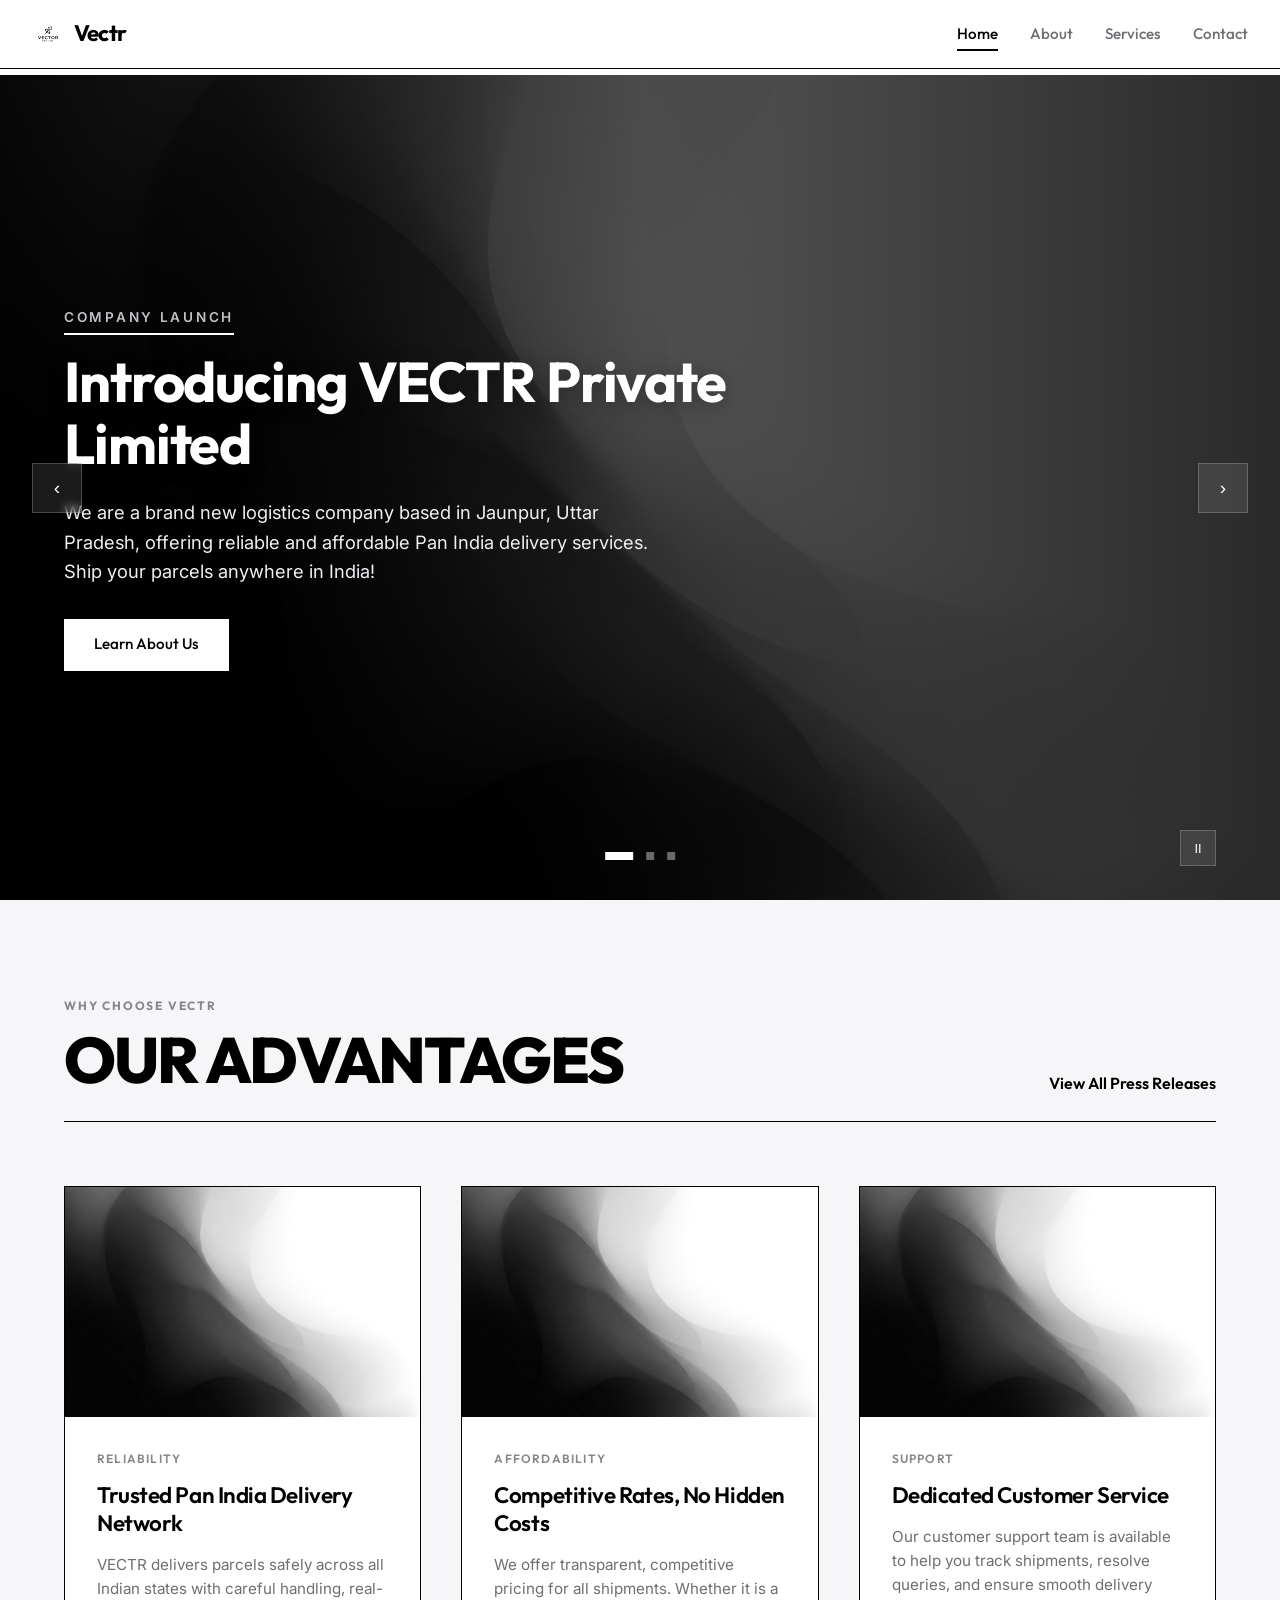
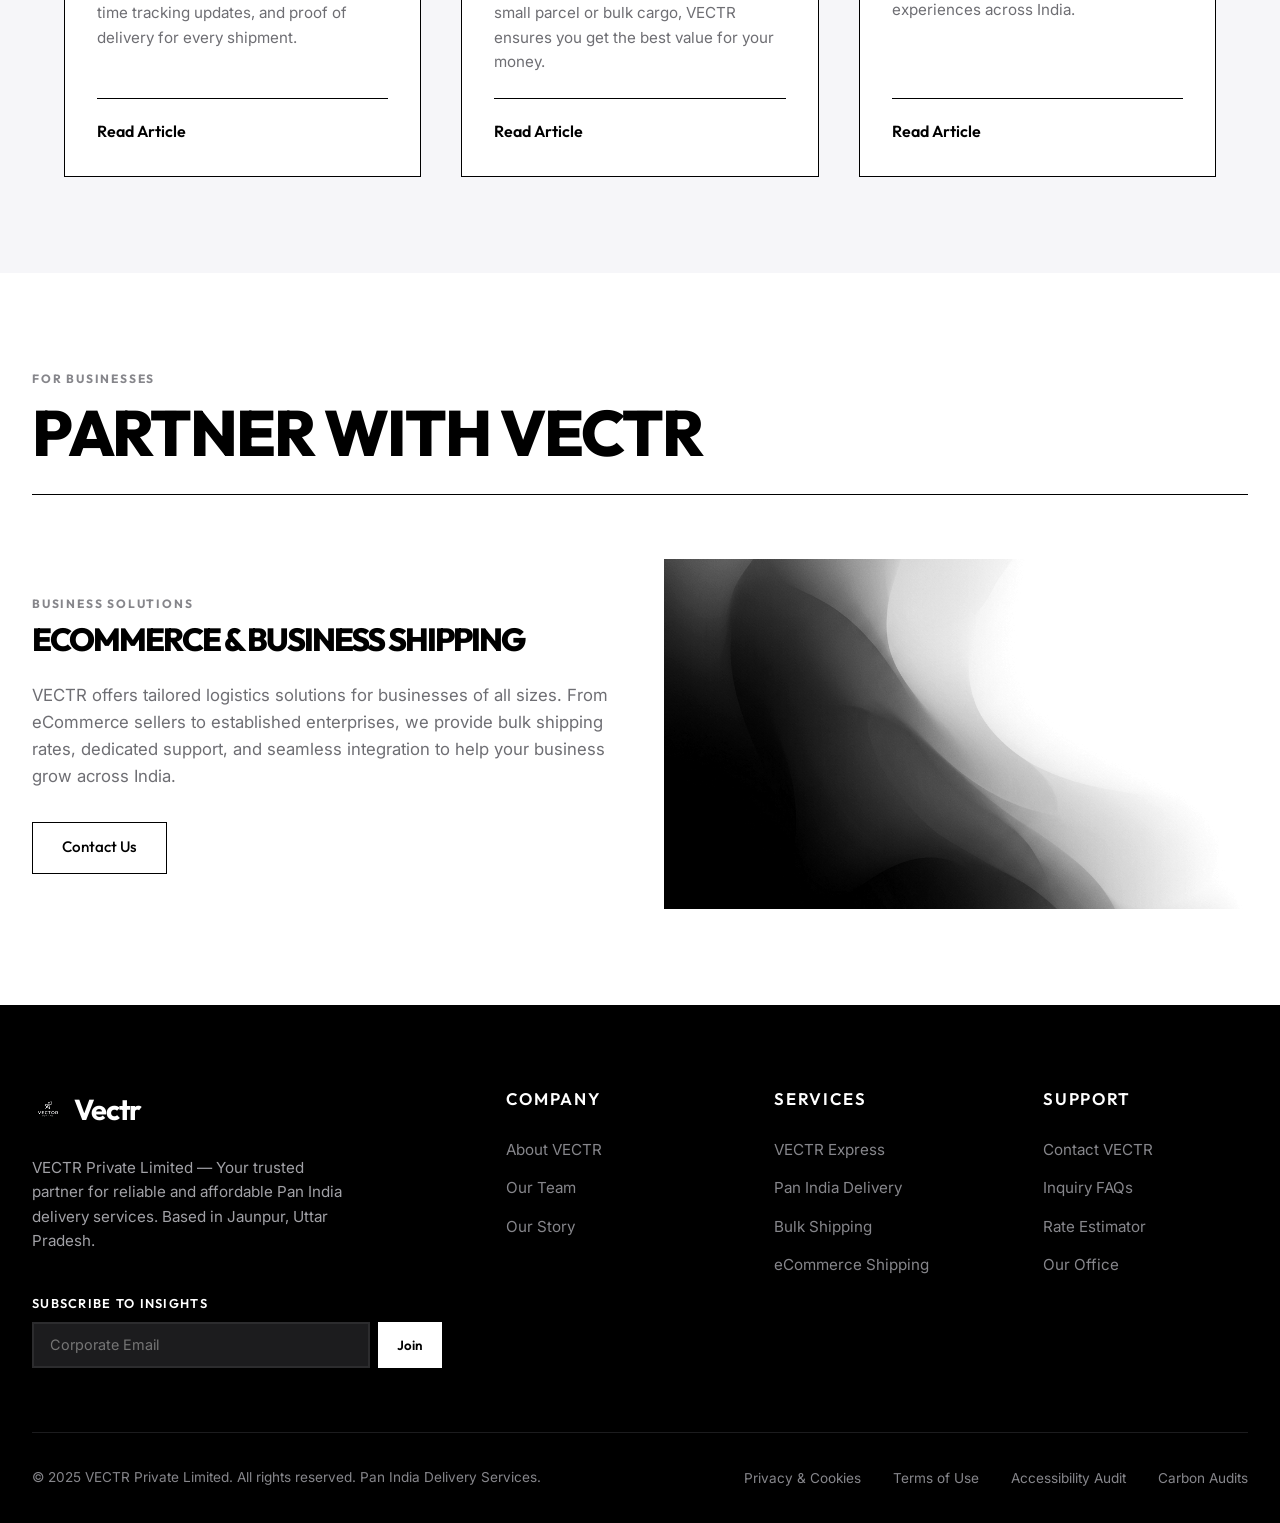
==== index.html @ 7c4421e5 "a" ====
<!DOCTYPE html>
<html lang="en">

<head>
  <meta charset="UTF-8" />
  <meta name="viewport" content="width=device-width, initial-scale=1.0" />
  <title>VECTR Private Limited | Pan India Delivery & Logistics Services</title>

  <!-- SEO Meta Tags -->
  <meta name="description"
    content="VECTR Private Limited offers reliable, affordable Pan India delivery and logistics services. Ship parcels across all Indian states with real-time tracking and door-to-door delivery." />
  <meta name="keywords" content="logistics, shipping, courier, Pan India delivery, parcel service, VECTR, India shipping" />
  <meta name="author" content="VECTR Private Limited" />

  <!-- OpenGraph Social Tags -->
  <meta property="og:title" content="VECTR Private Limited | Pan India Delivery & Logistics" />
  <meta property="og:description"
    content="Ship anywhere in India with VECTR. Reliable, affordable, and fast delivery services across all 28 states." />
  <meta property="og:type" content="website" />
  <meta property="og:image" content="./assets/hero_placeholder.png" />

  <!-- Icons & Styles -->
  <link rel="icon" href="./assets/logo.png" />
  <link rel="stylesheet" href="style.css" />
</head>

<body>

  <!-- --- SITE STICKY HEADER --- -->
  <header class="site-header" id="site-header">
    <div class="header-container">
      <a href="index.html" class="logo-link" aria-label="Vector Pvt. Ltd. Home">
        <img src="./assets/logo.png" alt="Vector Logo" class="logo-icon" />
        <span class="logo-text">Vectr</span>
      </a>

      <!-- Desktop Navigation Menu -->
      <nav class="nav-menu" role="navigation" aria-label="Main Navigation">
        <ul>
          <li><a href="index.html" class="nav-link active">Home</a></li>
          <li><a href="about.html" class="nav-link">About</a></li>
          <li><a href="services.html" class="nav-link">Services</a></li>
          <li><a href="contact.html" class="nav-link">Contact</a></li>
        </ul>
      </nav>

      <!-- Hamburger Button (Mobile Drawer Trigger) -->
      <button class="hamburger" aria-label="Open Mobile Menu" aria-controls="mobile-nav" aria-expanded="false">
        <span class="hamburger-line"></span>
        <span class="hamburger-line"></span>
        <span class="hamburger-line"></span>
      </button>
    </div>
  </header>

  <!-- Mobile Drawer Overlay Menu -->
  <nav class="mobile-nav" id="mobile-nav" aria-label="Mobile Navigation">
    <ul>
      <li><a href="index.html" class="nav-link active">Home</a></li>
      <li><a href="about.html" class="nav-link">About</a></li>
      <li><a href="services.html" class="nav-link">Services</a></li>
      <li><a href="contact.html" class="nav-link">Contact</a></li>
    </ul>
  </nav>

  <!-- --- MAIN WORKSPACE --- -->
  <main id="wcag-main-content">

    <!-- --- CINEMATIC CAROUSEL --- -->
    <section class="hero-carousel" aria-label="Highlight slides">
      <div class="carousel-track">

        <!-- Slide 1: Financial Figures -->
        <div class="carousel-slide active" aria-hidden="false">
          <div class="slide-media">
            <img src="./assets/hero_placeholder.png" alt="Sleek cargo ship representing global shipping"
              class="slide-img" />
            <div class="slide-overlay"></div>
          </div>
          <div class="slide-content">
            <div class="slide-content-inner">
              <span class="slide-tag">Company Launch</span>
              <h2 class="slide-title">Introducing VECTR Private Limited</h2>
              <p class="slide-desc">We are a brand new logistics company based in Jaunpur, Uttar Pradesh, offering reliable and affordable Pan India delivery services. Ship your parcels anywhere in India!</p>
              <a href="about.html" class="btn btn-solid slide-btn">Learn About Us</a>
            </div>
          </div>
        </div>

        <!-- Slide 2: AGM -->
        <div class="carousel-slide" aria-hidden="true">
          <div class="slide-media">
            <img src="./assets/hero_placeholder.png" alt="Modern corporate boardroom representing strategy"
              class="slide-img" />
            <div class="slide-overlay"></div>
          </div>
          <div class="slide-content">
            <div class="slide-content-inner">
              <span class="slide-tag">Pan India Coverage</span>
              <h2 class="slide-title">Delivering Across Every State in India</h2>
              <p class="slide-desc">From metros to small towns, VECTR connects all 28 states and 8 union territories with door-to-door delivery, real-time tracking, and dedicated customer support.</p>
              <a href="services.html" class="btn btn-solid slide-btn">Our Services</a>
            </div>
          </div>
        </div>

        <!-- Slide 3: Smart Grid Log -->
        <div class="carousel-slide" aria-hidden="true">
          <div class="slide-media">
            <img src="./assets/hero_placeholder.png" alt="High-tech grid warehouse depicting smart logistics"
              class="slide-img" />
            <div class="slide-overlay"></div>
          </div>
          <div class="slide-content">
            <div class="slide-content-inner">
              <span class="slide-tag">Affordable Shipping</span>
              <h2 class="slide-title">Best Rates for Your Shipments</h2>
              <p class="slide-desc">Whether you are an individual sender or a business, enjoy competitive pricing with no hidden charges. Get instant rate estimates with our online calculator.</p>
              <a href="services.html#calc" class="btn btn-solid slide-btn">Estimate Rates</a>
            </div>
          </div>
        </div>

      </div>

      <!-- Controls -->
      <button class="carousel-btn carousel-btn-prev" aria-label="Previous Slide">‹</button>
      <button class="carousel-btn carousel-btn-next" aria-label="Next Slide">›</button>

      <!-- Indicators -->
      <div class="carousel-indicators"></div>

      <!-- Play/Pause Autoplay Toggle -->
      <button class="carousel-play-toggle" aria-label="Pause slider autoplay">
        <span>II</span>
      </button>
    </section>

    <!-- --- STATS DASHBOARD --- -->


    <!-- --- LATEST NEWS & INSIGHTS --- -->
    <section class="section section-alt">
      <div class="section-container">
        <div class="section-header reveal">
          <div>
            <span class="overline">Why Choose VECTR</span>
            <h2 class="section-title">Our Advantages</h2>
          </div>
          <a href="services.html" class="btn-text">View All Press Releases</a>
        </div>

        <div class="grid-3">

          <!-- Card 1 -->
          <article class="card reveal reveal-delay-1">
            <div class="card-img-wrap">
              <img src="./assets/hero_placeholder.png" alt="Grayscale parcel delivery van" class="card-img" />
            </div>
            <div class="card-content">
              <span class="card-tag">Reliability</span>
              <h3 class="card-title">Trusted Pan India Delivery Network</h3>
              <p class="card-desc">VECTR delivers parcels safely across all Indian states with careful handling, real-time tracking updates, and proof of delivery for every shipment.</p>
              <div class="card-footer">
                <a href="services.html" class="btn-text">Read Article</a>
              </div>
            </div>
          </article>

          <!-- Card 2 -->
          <article class="card reveal reveal-delay-2">
            <div class="card-img-wrap">
              <img src="./assets/hero_placeholder.png" alt="Grayscale automated sorting grid" class="card-img" />
            </div>
            <div class="card-content">
              <span class="card-tag">Affordability</span>
              <h3 class="card-title">Competitive Rates, No Hidden Costs</h3>
              <p class="card-desc">We offer transparent, competitive pricing for all shipments. Whether it is a small parcel or bulk cargo, VECTR ensures you get the best value for your money.</p>
              <div class="card-footer">
                <a href="about.html" class="btn-text">Read Article</a>
              </div>
            </div>
          </article>

          <!-- Card 3 -->
          <article class="card reveal reveal-delay-3">
            <div class="card-img-wrap">
              <img src="./assets/hero_placeholder.png" alt="Grayscale team building activity" class="card-img" />
            </div>
            <div class="card-content">
              <span class="card-tag">Support</span>
              <h3 class="card-title">Dedicated Customer Service</h3>
              <p class="card-desc">Our customer support team is available to help you track shipments, resolve queries, and ensure smooth delivery experiences across India.</p>
              <div class="card-footer">
                <a href="services.html" class="btn-text">Read Article</a>
              </div>
            </div>
          </article>

        </div>
      </div>
    </section>

    <!-- --- SECTOR SPOTLIGHT --- -->
    <section class="section">
      <div class="section-header reveal">
        <div>
          <span class="overline">For Businesses</span>
          <h2 class="section-title">Partner With VECTR</h2>
        </div>
      </div>

      <div class="grid-2 align-center reveal">
        <div>
          <span class="overline">Business Solutions</span>
          <h3 class="section-title" style="font-size: 2rem; margin-bottom: 1.5rem;">eCommerce & Business Shipping</h3>
          <p class="section-desc" style="margin-bottom: 2rem;">VECTR offers tailored logistics solutions for businesses of all sizes. From eCommerce sellers to established enterprises, we provide bulk shipping rates, dedicated support, and seamless integration to help your business grow across India.</p>
          <a href="contact.html" class="btn btn-outline">Contact Us</a>
        </div>
        <div style="position: relative; border-radius: var(--card-radius); overflow: hidden; height: 350px;">
          <img src="./assets/hero_placeholder.png" alt="Modern financial center architecture representation"
            style="width: 100%; height: 100%; object-fit: cover; filter: grayscale(100%) contrast(110%);" />
        </div>
      </div>
    </section>

  </main>

  <!-- --- SITE FOOTER --- -->
  <footer class="site-footer" id="wcag-footer">
    <div class="footer-container">

      <!-- Footer Top Links -->
      <div class="footer-top">
        <div class="footer-brand">
          <a href="index.html" class="logo-link">
            <img src="./assets/logo.png" alt="Vector Logo" class="logo-icon" />
            <span class="logo-text">Vectr</span>
          </a>
          <p class="footer-brand-desc">VECTR Private Limited — Your trusted partner for reliable and affordable Pan India delivery services. Based in Jaunpur, Uttar Pradesh.</p>

          <!-- Newsletter Inline -->
          <div style="margin-top: 1rem;">
            <span class="footer-links-title" style="font-size: 0.8rem; display: block; margin-bottom: 0.5rem;">Subscribe
              to Insights</span>
            <form class="newsletter-form" action="#" method="POST"
              onsubmit="event.preventDefault(); alert('Subscribed to Vector Insights!');">
              <input class="newsletter-input" type="email" placeholder="Corporate Email"
                aria-label="Corporate Email Address" required />
              <button class="newsletter-btn" type="submit">Join</button>
            </form>
          </div>
        </div>

        <div class="footer-links-col">
          <span class="footer-links-title">Company</span>
          <ul>
            <li><a href="about.html" class="footer-link">About VECTR</a></li>
            <li><a href="about.html#management" class="footer-link">Our Team</a></li>
            <li><a href="about.html#timeline" class="footer-link">Our Story</a></li>
          </ul>
        </div>

        <div class="footer-links-col">
          <span class="footer-links-title">Services</span>
          <ul>
            <li><a href="services.html#express" class="footer-link">VECTR Express</a></li>
            <li><a href="services.html#forwarding" class="footer-link">Pan India Delivery</a></li>
            <li><a href="services.html#supplychain" class="footer-link">Bulk Shipping</a></li>
            <li><a href="services.html#ecommerce" class="footer-link">eCommerce Shipping</a></li>
          </ul>
        </div>

        <div class="footer-links-col">
          <span class="footer-links-title">Support</span>
          <ul>
            <li><a href="contact.html" class="footer-link">Contact VECTR</a></li>
            <li><a href="contact.html#faq" class="footer-link">Inquiry FAQs</a></li>
            <li><a href="services.html#calc" class="footer-link">Rate Estimator</a></li>
            <li><a href="contact.html#offices" class="footer-link">Our Office</a></li>
          </ul>
        </div>
      </div>

      <!-- Footer Bottom -->
      <div class="footer-bottom">
        <p class="copyright">&copy; 2025 VECTR Private Limited. All rights reserved. Pan India Delivery Services.</p>
        <ul class="footer-bottom-links">
          <li><a href="privacy.html" class="footer-bottom-link">Privacy &amp; Cookies</a></li>
          <li><a href="terms.html" class="footer-bottom-link">Terms of Use</a></li>
          <li><a href="accessibility.html" class="footer-bottom-link">Accessibility Audit</a></li>
          <li><a href="carbon.html" class="footer-bottom-link">Carbon Audits</a></li>
        </ul>
      </div>

    </div>
  </footer>

  <!-- --- JAVASCRIPT --- -->
  <script src="script.js"></script>
</body>

</html>
---- style.css ----
/* style.css - Minimalist Luxury Monochrome Design System for Vector Pvt. Ltd. */
@import url('https://fonts.googleapis.com/css2?family=Outfit:wght@300;400;500;600;700;800&family=Inter:wght@300;400;500;600;700&display=swap');

/* --- DESIGN TOKENS --- */
:root {
  /* Colors */
  --bg-primary: #ffffff;
  --bg-secondary: #f6f6f9;
  --bg-tertiary: #efeff4;
  --text-primary: #000000;
  --text-secondary: #6e6e73;
  --text-muted: #86868b;
  --border-light: #000000;
  --border-dark: #000000;
  --border-width: 2px;
  --shadow-subtle: 4px 4px 0px rgba(0, 0, 0, 1);
  --shadow-medium: 8px 8px 0px rgba(0, 0, 0, 1);
  --card-radius: 0;

  /* Typography */
  --font-heading: 'Outfit', -apple-system, sans-serif;
  --font-body: 'Inter', -apple-system, sans-serif;

  /* Transitions */
  --transition-smooth: all 0.4s cubic-bezier(0.16, 1, 0.3, 1);
  --transition-fast: all 0.2s cubic-bezier(0.16, 1, 0.3, 1);
}

/* --- RESET & BASIC STYLES --- */
* {
  margin: 0;
  padding: 0;
  box-sizing: border-box;
}

html {
  scroll-behavior: smooth;
  font-size: 16px;
}

body {
  font-family: var(--font-body);
  background-color: var(--bg-primary);
  color: var(--text-primary);
  line-height: 1.6;
  -webkit-font-smoothing: antialiased;
  overflow-x: hidden;
}

/* Scrollbar Customization */
::-webkit-scrollbar {
  width: 8px;
}
::-webkit-scrollbar-track {
  background: var(--bg-primary);
}
::-webkit-scrollbar-thumb {
  background: #c1c1c7;
  border-radius: 0;
}
::-webkit-scrollbar-thumb:hover {
  background: #8e8e93;
}

/* --- TYPOGRAPHY --- */
h1, h2, h3, h4, h5, h6 {
  font-family: var(--font-heading);
  font-weight: 600;
  letter-spacing: -0.02em;
  line-height: 1.15;
}

p {
  color: var(--text-secondary);
  font-size: 1rem;
}

a {
  color: inherit;
  text-decoration: none;
  transition: var(--transition-fast);
}

/* Sub-headings and Overlines */
.overline {
  font-family: var(--font-heading);
  font-weight: 700;
  font-size: 0.75rem;
  letter-spacing: 0.15em;
  text-transform: uppercase;
  color: var(--text-muted);
  display: block;
  margin-bottom: 0.5rem;
}

/* --- BUTTONS --- */
.btn {
  display: inline-flex;
  align-items: center;
  justify-content: center;
  padding: 0.8rem 1.8rem;
  font-family: var(--font-heading);
  font-weight: 500;
  font-size: 0.95rem;
  border-radius: 0;
  cursor: pointer;
  transition: var(--transition-smooth);
  gap: 0.5rem;
}

.btn-solid {
  background-color: var(--text-primary);
  color: var(--bg-primary);
  border: 1px solid var(--text-primary);
}

.btn-solid:hover {
  background-color: transparent;
  color: var(--text-primary);
  transform: translateY(-2px);
}

.btn-outline {
  background-color: transparent;
  color: var(--text-primary);
  border: 1px solid var(--text-primary);
}

.btn-outline:hover {
  background-color: var(--text-primary);
  box-shadow: var(--shadow-medium);
  transform: translate(-4px, -4px);
}

.btn-text {
  padding: 0;
  background: transparent;
  border: none;
  font-family: var(--font-heading);
  font-weight: 600;
  color: var(--text-primary);
  position: relative;
}

.btn-text::after {
  content: '';
  position: absolute;
  bottom: -2px;
  left: 0;
  width: 100%;
  height: 2px;
  background-color: var(--text-primary);
  transform: scaleX(0);
  transform-origin: right;
  transition: transform 0.3s ease;
}

.btn-text:hover::after {
  transform: scaleX(1);
  transform-origin: left;
}

/* --- STICKY NAV & HEADER --- */
header.site-header {
  position: fixed;
  top: 0;
  left: 0;
  width: 100%;
  z-index: 1000;
  background-color: rgba(255, 255, 255, 0.85);
  backdrop-filter: blur(20px);
  -webkit-backdrop-filter: blur(20px);
  border-bottom: 1px solid var(--border-light);
  transition: var(--transition-smooth);
}

header.site-header.scrolled {
  padding: 0.4rem 0;
  background-color: rgba(255, 255, 255, 0.95);
  box-shadow: 0 4px 20px rgba(0, 0, 0, 0.02);
}

.header-container {
  max-width: 1300px;
  margin: 0 auto;
  padding: 1rem 2rem;
  display: flex;
  justify-content: space-between;
  align-items: center;
}

.logo-link {
  display: flex;
  align-items: center;
  gap: 0.6rem;
}

.logo-icon {
  width: 32px;
  height: auto;
  filter: contrast(120%);
}

.logo-text {
  font-family: var(--font-heading);
  font-weight: 700;
  font-size: 1.4rem;
  letter-spacing: -0.03em;
  color: var(--text-primary);
}

/* Desktop Navigation Menu */
.nav-menu ul {
  display: flex;
  list-style: none;
  align-items: center;
  gap: 2rem;
}

.nav-link {
  font-family: var(--font-heading);
  font-weight: 500;
  font-size: 0.95rem;
  color: var(--text-secondary);
  position: relative;
  padding: 0.5rem 0;
}

.nav-link:hover, .nav-link.active {
  color: var(--text-primary);
}

.nav-link::after {
  content: '';
  position: absolute;
  bottom: 0;
  left: 0;
  width: 100%;
  height: 2px;
  background-color: var(--text-primary);
  transform: scaleX(0);
  transition: transform 0.3s ease;
}

.nav-link:hover::after, .nav-link.active::after {
  transform: scaleX(1);
}

/* Mobile Hamburger Menu */
.hamburger {
  display: none;
  background: none;
  border: none;
  cursor: pointer;
  padding: 0.5rem;
  z-index: 1001;
}

.hamburger-line {
  display: block;
  width: 24px;
  height: 2px;
  background-color: var(--text-primary);
  margin: 5px 0;
  transition: var(--transition-smooth);
}

/* Hamburger active transformation */
.hamburger.active .hamburger-line:nth-child(1) {
  transform: translateY(7px) rotate(45deg);
}
.hamburger.active .hamburger-line:nth-child(2) {
  opacity: 0;
}
.hamburger.active .hamburger-line:nth-child(3) {
  transform: translateY(-7px) rotate(-45deg);
}

/* Mobile Navigation Overlay */
.mobile-nav {
  position: fixed;
  top: 0;
  right: -100%;
  width: 100%;
  height: 100vh;
  background-color: var(--bg-primary);
  z-index: 999;
  display: flex;
  flex-direction: column;
  justify-content: center;
  align-items: center;
  transition: var(--transition-smooth);
  padding: 2rem;
}

.mobile-nav.open {
  right: 0;
}

.mobile-nav ul {
  list-style: none;
  text-align: center;
  display: flex;
  flex-direction: column;
  gap: 2rem;
}

.mobile-nav .nav-link {
  font-size: 2rem;
  font-weight: 600;
}

/* --- MAIN WORKSPACE PADDING --- */
main {
  margin-top: 75px; /* Offset for sticky nav */
}

/* --- HERO CAROUSEL SYSTEM --- */
.hero-carousel {
  position: relative;
  width: 100%;
  height: calc(100vh - 75px);
  overflow: hidden;
  background-color: #000;
}

.carousel-slide {
  position: absolute;
  top: 0;
  left: 0;
  width: 100%;
  height: 100%;
  opacity: 0;
  transition: opacity 1s cubic-bezier(0.16, 1, 0.3, 1), transform 1.2s cubic-bezier(0.16, 1, 0.3, 1);
  transform: scale(1.05);
  display: flex;
  align-items: center;
  z-index: 1;
}

.carousel-slide.active {
  opacity: 1;
  transform: scale(1);
  z-index: 2;
}

/* Slide Media (Pure black-and-white filters) */
.slide-media {
  position: absolute;
  top: 0;
  left: 0;
  width: 100%;
  height: 100%;
  z-index: 1;
}

.slide-img {
  width: 100%;
  height: 100%;
  object-fit: cover;
  filter: grayscale(100%) contrast(110%) brightness(55%);
}

/* Gradients for high contrast luxury styling */
.slide-overlay {
  position: absolute;
  top: 0;
  left: 0;
  width: 100%;
  height: 100%;
  background: linear-gradient(to right, rgba(0, 0, 0, 0.8) 0%, rgba(0, 0, 0, 0.4) 50%, rgba(0, 0, 0, 0.7) 100%);
  z-index: 2;
}

/* Slide Content */
.slide-content {
  position: relative;
  z-index: 3;
  max-width: 1300px;
  margin: 0 auto;
  padding: 0 4rem;
  width: 100%;
  color: var(--bg-primary);
}

.slide-content-inner {
  max-width: 700px;
  transform: translateY(30px);
  opacity: 0;
  transition: transform 0.8s cubic-bezier(0.16, 1, 0.3, 1) 0.4s, opacity 0.8s ease 0.4s;
}

.carousel-slide.active .slide-content-inner {
  transform: translateY(0);
  opacity: 1;
}

.slide-tag {
  color: #c1c1c7;
  font-weight: 600;
  font-size: 0.85rem;
  letter-spacing: 0.2em;
  text-transform: uppercase;
  margin-bottom: 1rem;
  display: inline-block;
  border-bottom: 2px solid var(--bg-primary);
  padding-bottom: 4px;
}

.slide-title {
  font-size: 3.5rem;
  font-weight: 700;
  line-height: 1.1;
  margin-bottom: 1.5rem;
  text-shadow: 0 4px 20px rgba(0, 0, 0, 0.3);
}

.slide-desc {
  font-size: 1.15rem;
  color: #efeff4;
  margin-bottom: 2rem;
  max-width: 600px;
}

.slide-btn {
  background-color: var(--bg-primary);
  color: var(--text-primary);
  border: 1px solid var(--bg-primary);
}

.slide-btn:hover {
  background-color: transparent;
  color: var(--bg-primary);
}

/* Carousel Controls */
.carousel-btn {
  position: absolute;
  top: 50%;
  transform: translateY(-50%);
  width: 50px;
  height: 50px;
  border-radius: 0;
  background-color: rgba(255, 255, 255, 0.1);
  border: 1px solid rgba(255, 255, 255, 0.2);
  color: var(--bg-primary);
  cursor: pointer;
  z-index: 10;
  display: flex;
  align-items: center;
  justify-content: center;
  font-size: 1.2rem;
  backdrop-filter: blur(5px);
  transition: var(--transition-smooth);
}

.carousel-btn:hover {
  background-color: var(--bg-primary);
  color: var(--text-primary);
  border-color: var(--bg-primary);
}

.carousel-btn-prev {
  left: 2rem;
}

.carousel-btn-next {
  right: 2rem;
}

.carousel-indicators {
  position: absolute;
  bottom: 2.5rem;
  left: 50%;
  transform: translateX(-50%);
  display: flex;
  gap: 0.8rem;
  z-index: 10;
  align-items: center;
}

.indicator-dot {
  width: 8px;
  height: 8px;
  border-radius: 0;
  background-color: rgba(255, 255, 255, 0.4);
  border: none;
  cursor: pointer;
  transition: var(--transition-smooth);
  padding: 0;
}

.indicator-dot.active {
  background-color: var(--bg-primary);
  width: 28px;
  border-radius: 0;
}

.carousel-play-toggle {
  position: absolute;
  bottom: 2.1rem;
  right: 4rem;
  z-index: 10;
  background: rgba(255, 255, 255, 0.1);
  border: 1px solid rgba(255, 255, 255, 0.2);
  color: var(--bg-primary);
  width: 36px;
  height: 36px;
  border-radius: 0;
  cursor: pointer;
  display: flex;
  align-items: center;
  justify-content: center;
  backdrop-filter: blur(5px);
  transition: var(--transition-smooth);
  font-size: 0.8rem;
}

.carousel-play-toggle:hover {
  background: var(--bg-primary);
  color: var(--text-primary);
}

/* --- SECTIONS --- */
.section {
  padding: 6rem 2rem;
  max-width: 1300px;
  margin: 0 auto;
}

.section-alt {
  background-color: var(--bg-secondary);
  max-width: 100%;
}

.section-alt .section-container {
  max-width: 1300px;
  margin: 0 auto;
  padding: 0 2rem;
}

.section-header {
  margin-bottom: 4rem;
  display: flex;
  justify-content: space-between;
  align-items: flex-end;
  border-bottom: 1px solid var(--border-light);
  padding-bottom: 1.5rem;
}

.section-title {
  font-size: 5vw;
  font-weight: 800;
  text-transform: uppercase;
  letter-spacing: -2px;
  color: var(--text-primary);
}

.section-desc {
  max-width: 600px;
  margin-top: 0.5rem;
  font-size: 1.05rem;
}

/* --- GRID SYSTEM --- */
.grid-2 {
  display: grid;
  grid-template-columns: repeat(2, 1fr);
  gap: 3rem;
}

.grid-3 {
  display: grid;
  grid-template-columns: repeat(3, 1fr);
  gap: 2.5rem;
}

.grid-4 {
  display: grid;
  grid-template-columns: repeat(4, 1fr);
  gap: 2rem;
}

/* Align vertically */
.align-center {
  align-items: center;
}

/* --- CORPORATE CARDS --- */
.card {
  background-color: var(--bg-primary);
  border: 1px solid var(--border-light);
  border-radius: 0;
  overflow: hidden;
  transition: var(--transition-smooth);
  height: 100%;
  display: flex;
  flex-direction: column;
}

.card:hover {
  transform: translateY(-8px);
  box-shadow: var(--shadow-medium);
  border-color: rgba(0, 0, 0, 0.15);
}

.card-img-wrap {
  width: 100%;
  height: 230px;
  overflow: hidden;
  position: relative;
  background-color: #000;
}

.card-img {
  width: 100%;
  height: 100%;
  object-fit: cover;
  transition: var(--transition-smooth);
  filter: grayscale(100%) contrast(105%);
}

.card:hover .card-img {
  transform: scale(1.08);
  filter: grayscale(100%) contrast(115%) brightness(95%);
}

.card-content {
  padding: 2rem;
  flex-grow: 1;
  display: flex;
  flex-direction: column;
}

.card-tag {
  font-family: var(--font-heading);
  font-weight: 600;
  font-size: 0.75rem;
  letter-spacing: 0.1em;
  text-transform: uppercase;
  color: var(--text-muted);
  margin-bottom: 0.8rem;
}

.card-title {
  font-size: 1.4rem;
  font-weight: 600;
  margin-bottom: 1rem;
  line-height: 1.25;
}

.card-desc {
  font-size: 0.95rem;
  color: var(--text-secondary);
  margin-bottom: 1.5rem;
  flex-grow: 1;
}

.card-footer {
  margin-top: auto;
  border-top: 1px solid var(--border-light);
  padding-top: 1.2rem;
}

/* --- STATS DASHBOARD --- */
.stats-banner {
  background-color: var(--text-primary);
  color: var(--bg-primary);
  padding: 4rem 2rem;
  border-radius: 0;
  margin: 4rem 0;
  box-shadow: var(--shadow-medium);
}

.stats-grid {
  display: grid;
  grid-template-columns: repeat(4, 1fr);
  gap: 2rem;
  text-align: center;
  max-width: 1200px;
  margin: 0 auto;
}

.stat-item {
  border-right: 1px solid rgba(255, 255, 255, 0.15);
}

.stat-item:last-child {
  border-right: none;
}

.stat-number {
  font-family: var(--font-heading);
  font-size: 3.5rem;
  font-weight: 700;
  line-height: 1;
  margin-bottom: 0.5rem;
  letter-spacing: -0.04em;
}

.stat-label {
  font-size: 0.9rem;
  color: #c1c1c7;
  text-transform: uppercase;
  letter-spacing: 0.1em;
  font-weight: 500;
}

/* --- SERVICES SHIPPING CALCULATOR --- */
.calculator-section {
  max-width: 900px;
  margin: 4rem auto 0 auto;
  background-color: var(--bg-primary);
  border: 1px solid var(--border-light);
  border-radius: 0;
  padding: 3.5rem;
  box-shadow: var(--shadow-medium);
}

.calculator-title {
  text-align: center;
  font-size: 2.2rem;
  margin-bottom: 1rem;
}

.calculator-subtitle {
  text-align: center;
  color: var(--text-secondary);
  margin-bottom: 3rem;
  max-width: 600px;
  margin-left: auto;
  margin-right: auto;
}

.calc-form-grid {
  display: grid;
  grid-template-columns: repeat(2, 1fr);
  gap: 2rem;
  margin-bottom: 2.5rem;
}

.form-group {
  display: flex;
  flex-direction: column;
  gap: 0.5rem;
}

.form-group-full {
  grid-column: span 2;
}

.form-label {
  font-family: var(--font-heading);
  font-weight: 600;
  font-size: 0.9rem;
  color: var(--text-primary);
}

.form-input, .form-select {
  padding: 1rem 1.2rem;
  border-radius: 0;
  border: var(--border-width) solid var(--border-dark);
  box-shadow: var(--shadow-subtle);
  font-size: 1rem;
  background-color: var(--bg-secondary);
  color: var(--text-primary);
  transition: var(--transition-fast);
  width: 100%;
}

.form-input:focus, .form-select:focus {
  outline: none;
  border-color: var(--text-primary);
  background-color: var(--bg-primary);
  box-shadow: 0 0 0 3px rgba(0, 0, 0, 0.05);
}

/* Range input styling */
.range-container {
  display: flex;
  align-items: center;
  gap: 1.5rem;
}

.range-input {
  flex-grow: 1;
  height: 6px;
  -webkit-appearance: none;
  background: var(--border-light);
  border-radius: 0;
  outline: none;
}

.range-input::-webkit-slider-thumb {
  -webkit-appearance: none;
  width: 20px;
  height: 20px;
  border-radius: 0;
  background: var(--text-primary);
  cursor: pointer;
  transition: var(--transition-fast);
}

.range-input::-webkit-slider-thumb:hover {
  transform: scale(1.2);
}

.range-val {
  font-family: var(--font-heading);
  font-weight: 700;
  font-size: 1.2rem;
  width: 70px;
  text-align: right;
}

/* Calculator Output Results Panel */
.calc-results {
  background-color: var(--text-primary);
  color: var(--bg-primary);
  border-radius: 0;
  padding: 2.5rem;
  display: none;
  animation: fadeIn 0.5s ease forwards;
}

.results-header {
  border-bottom: 1px solid rgba(255, 255, 255, 0.15);
  padding-bottom: 1rem;
  margin-bottom: 1.5rem;
  display: flex;
  justify-content: space-between;
  align-items: center;
}

.results-title {
  font-size: 1.2rem;
  color: #c1c1c7;
  font-weight: 500;
}

.cost-display {
  font-family: var(--font-heading);
  font-size: 3.2rem;
  font-weight: 700;
  letter-spacing: -0.03em;
}

.results-breakdown {
  display: grid;
  grid-template-columns: repeat(3, 1fr);
  gap: 1.5rem;
  font-size: 0.9rem;
}

.breakdown-label {
  color: #c1c1c7;
  margin-bottom: 0.2rem;
}

.breakdown-val {
  font-weight: 600;
  font-size: 1.05rem;
}

/* --- INTERACTIVE FAQ ACCORDION --- */
.faq-container {
  display: flex;
  flex-direction: column;
  gap: 1.2rem;
}

.faq-item {
  border: 1px solid var(--border-light);
  border-radius: 0;
  overflow: hidden;
  background-color: var(--bg-primary);
  transition: var(--transition-smooth);
}

.faq-item.active {
  border-color: rgba(0, 0, 0, 0.15);
  box-shadow: var(--shadow-subtle);
}

.faq-trigger {
  width: 100%;
  padding: 1.5rem 2rem;
  background: none;
  border: none;
  text-align: left;
  display: flex;
  justify-content: space-between;
  align-items: center;
  cursor: pointer;
}

.faq-title {
  font-family: var(--font-heading);
  font-size: 1.15rem;
  font-weight: 600;
  color: var(--text-primary);
}

.faq-icon {
  position: relative;
  width: 18px;
  height: 18px;
  display: flex;
  align-items: center;
  justify-content: center;
}

.faq-icon::before, .faq-icon::after {
  content: '';
  position: absolute;
  background-color: var(--text-primary);
  transition: transform 0.3s ease;
}

/* Vertical line */
.faq-icon::before {
  width: 2px;
  height: 100%;
}

/* Horizontal line */
.faq-icon::after {
  width: 100%;
  height: 2px;
}

.faq-item.active .faq-icon::before {
  transform: rotate(90deg);
}

.faq-item.active .faq-icon::after {
  transform: rotate(180deg);
}

.faq-panel {
  max-height: 0;
  overflow: hidden;
  transition: max-height 0.4s cubic-bezier(0.16, 1, 0.3, 1);
  background-color: var(--bg-secondary);
}

.faq-content {
  padding: 2rem;
  border-top: 1px solid var(--border-light);
}

/* --- ABOUT TIMELINE SYSTEM --- */
.timeline-section {
  position: relative;
  max-width: 1000px;
  margin: 4rem auto 0 auto;
  padding: 2rem 0;
}

/* Central vertical line */
.timeline-section::before {
  content: '';
  position: absolute;
  top: 0;
  bottom: 0;
  left: 50%;
  width: 2px;
  background-color: var(--border-light);
  transform: translateX(-50%);
}

.timeline-event {
  position: relative;
  width: 50%;
  padding: 2rem 3rem;
  margin-bottom: 2rem;
}

/* Alternating alignments */
.timeline-event:nth-child(odd) {
  left: 0;
  text-align: right;
}

.timeline-event:nth-child(even) {
  left: 50%;
  text-align: left;
}

/* Timeline center points */
.timeline-point {
  position: absolute;
  top: 3rem;
  width: 16px;
  height: 16px;
  border-radius: 0;
  background-color: var(--text-primary);
  border: 4px solid var(--bg-primary);
  box-shadow: 0 0 0 2px var(--border-light);
  z-index: 5;
  transition: var(--transition-smooth);
}

.timeline-event:nth-child(odd) .timeline-point {
  right: -8px;
}

.timeline-event:nth-child(even) .timeline-point {
  left: -8px;
}

.timeline-event:hover .timeline-point {
  background-color: var(--bg-primary);
  border-color: var(--text-primary);
  transform: scale(1.3);
}

/* Timeline Cards */
.timeline-card {
  background-color: var(--bg-primary);
  border: var(--border-width) solid var(--border-dark);
  border-radius: 0;
  padding: 2rem;
  box-shadow: var(--shadow-subtle);
  transition: var(--transition-smooth);
}

.timeline-card:hover {
  box-shadow: var(--shadow-medium);
  border-color: rgba(0, 0, 0, 0.1);
  transform: translateY(-4px);
}

.timeline-year {
  font-family: var(--font-heading);
  font-size: 2.2rem;
  font-weight: 800;
  color: var(--text-primary);
  line-height: 1;
  margin-bottom: 0.5rem;
}

.timeline-headline {
  font-size: 1.15rem;
  font-weight: 600;
  margin-bottom: 0.8rem;
  color: var(--text-primary);
}

/* --- FORMS STATE SYSTEM --- */
.contact-form {
  background-color: var(--bg-primary);
  border: 1px solid var(--border-light);
  border-radius: 0;
  padding: 3rem;
  box-shadow: var(--shadow-medium);
}

.form-row {
  display: grid;
  grid-template-columns: repeat(2, 1fr);
  gap: 1.5rem;
  margin-bottom: 1.5rem;
}

.textarea-input {
  height: 150px;
  resize: vertical;
}

/* Valid input state cues */
.form-input:focus:invalid {
  border-color: #ff3b30;
}

/* --- FOOTER COMPONENT --- */
footer.site-footer {
  background-color: #000000;
  color: #ffffff;
  padding: 5rem 2rem 2rem 2rem;
  border-top: 1px solid var(--border-light);
}

.footer-container {
  max-width: 1300px;
  margin: 0 auto;
}

.footer-top {
  display: grid;
  grid-template-columns: 2fr repeat(3, 1fr);
  gap: 4rem;
  margin-bottom: 4rem;
}

.footer-brand {
  display: flex;
  flex-direction: column;
  gap: 1.5rem;
}

.footer-brand .logo-text {
  color: #ffffff;
  font-size: 1.8rem;
}

.footer-brand .logo-icon {
  filter: invert(1) contrast(150%);
}

.footer-brand-desc {
  color: #a1a1a6;
  font-size: 0.95rem;
  max-width: 320px;
}

.footer-links-col {
  display: flex;
  flex-direction: column;
  gap: 1.5rem;
}

.footer-links-title {
  font-family: var(--font-heading);
  font-size: 1.05rem;
  font-weight: 600;
  text-transform: uppercase;
  letter-spacing: 0.1em;
  color: #ffffff;
}

.footer-links-col ul {
  list-style: none;
  display: flex;
  flex-direction: column;
  gap: 0.8rem;
}

.footer-link {
  color: #86868b;
  font-size: 0.95rem;
}

.footer-link:hover {
  color: #ffffff;
}

.newsletter-form {
  display: flex;
  gap: 0.5rem;
  margin-top: 0.5rem;
}

.newsletter-input {
  background-color: #1c1c1e;
  border: var(--border-width) solid #2c2c2e;
  color: #ffffff;
  padding: 0.8rem 1rem;
  border-radius: 0;
  font-family: var(--font-body);
  font-size: 0.9rem;
  flex-grow: 1;
}

.newsletter-input:focus {
  outline: none;
  border-color: #ffffff;
  background-color: #2c2c2e;
}

.newsletter-btn {
  background-color: #ffffff;
  color: #000000;
  border: none;
  padding: 0 1.2rem;
  border-radius: 0;
  font-family: var(--font-heading);
  font-weight: 600;
  cursor: pointer;
  transition: var(--transition-smooth);
}

.newsletter-btn:hover {
  background-color: #efeff4;
}

.footer-bottom {
  border-top: 1px solid #1c1c1e;
  padding-top: 2rem;
  display: flex;
  justify-content: space-between;
  align-items: center;
  flex-wrap: wrap;
  gap: 1.5rem;
}

.copyright {
  font-size: 0.85rem;
  color: #86868b;
}

.footer-bottom-links {
  display: flex;
  gap: 2rem;
  list-style: none;
}

.footer-bottom-link {
  color: #86868b;
  font-size: 0.85rem;
}

.footer-bottom-link:hover {
  color: #ffffff;
}

/* --- SCROLL REVEAL TRIGGERS --- */
.reveal {
  opacity: 0;
  transform: translateY(30px);
  transition: opacity 0.8s cubic-bezier(0.16, 1, 0.3, 1), transform 0.8s cubic-bezier(0.16, 1, 0.3, 1);
}

.reveal.active {
  opacity: 1;
  transform: translateY(0);
}

.reveal-delay-1 { transition-delay: 0.15s; }
.reveal-delay-2 { transition-delay: 0.3s; }
.reveal-delay-3 { transition-delay: 0.45s; }

/* CSS Animation Fades */
@keyframes fadeIn {
  from {
    opacity: 0;
    transform: translateY(15px);
  }
  to {
    opacity: 1;
    transform: translateY(0);
  }
}

/* --- RESPONSIVE MEDIA QUERIES --- */
@media (max-width: 1024px) {
  .hero-carousel {
    height: 520px;
  }
  
  .slide-title {
    font-size: 2.8rem;
  }
  
  .grid-3 {
    grid-template-columns: repeat(2, 1fr);
  }
  
  .grid-4 {
    grid-template-columns: repeat(2, 1fr);
  }
  
  .footer-top {
    grid-template-columns: 1fr 1fr;
    gap: 3rem;
  }
  
  .footer-brand {
    grid-column: span 2;
  }
}

@media (max-width: 768px) {
  .header-container {
    padding: 1rem;
  }

  .nav-menu {
    display: none;
  }

  .hamburger {
    display: block;
  }

  .hero-carousel {
    height: 480px;
  }

  .slide-content {
    padding: 0 2rem;
  }

  .slide-title {
    font-size: 2.2rem;
  }

  .carousel-btn {
    display: none; /* Hide arrow navigation buttons on smaller touch screens */
  }

  .carousel-play-toggle {
    right: 2rem;
  }

  .section {
    padding: 4rem 1rem;
  }
  
  .section-header {
    flex-direction: column;
    align-items: flex-start;
    gap: 1rem;
  }

  .grid-2, .grid-3, .grid-4 {
    grid-template-columns: 1fr;
    gap: 2rem;
  }

  .stats-grid {
    grid-template-columns: 1fr 1fr;
    gap: 2rem;
  }

  .stat-item {
    border-right: none;
  }

  .stat-item:nth-child(odd) {
    border-right: 1px solid rgba(255, 255, 255, 0.15);
  }

  .calculator-section {
    padding: 2rem 1.5rem;
  }

  .calc-form-grid {
    grid-template-columns: 1fr;
    gap: 1.5rem;
  }

  .form-group-full {
    grid-column: span 1;
  }

  .range-container {
    flex-direction: column;
    align-items: stretch;
    gap: 0.8rem;
  }

  .range-val {
    text-align: left;
  }

  .results-breakdown {
    grid-template-columns: 1fr;
    gap: 1rem;
  }

  .timeline-section::before {
    left: 2rem;
  }

  .timeline-event {
    width: 100%;
    padding: 1.5rem 1.5rem 1.5rem 4rem;
    text-align: left !important;
  }

  .timeline-event:nth-child(even) {
    left: 0;
  }

  .timeline-event:nth-child(odd) .timeline-point,
  .timeline-event:nth-child(even) .timeline-point {
    left: calc(2rem - 8px);
    right: auto;
  }

  .contact-form {
    padding: 2rem 1.5rem;
  }

  .form-row {
    grid-template-columns: 1fr;
    gap: 1.5rem;
  }

  .footer-top {
    grid-template-columns: 1fr;
    gap: 2.5rem;
  }

  .footer-brand {
    grid-column: span 1;
  }

  .footer-bottom {
    flex-direction: column;
    align-items: center;
    text-align: center;
  }

  .footer-bottom-links {
    flex-direction: column;
    gap: 1rem;
    align-items: center;
  }
}

@media (max-width: 480px) {
  .stats-grid {
    grid-template-columns: 1fr;
    gap: 1.5rem;
  }

  .stat-item:nth-child(odd) {
    border-right: none;
  }
}
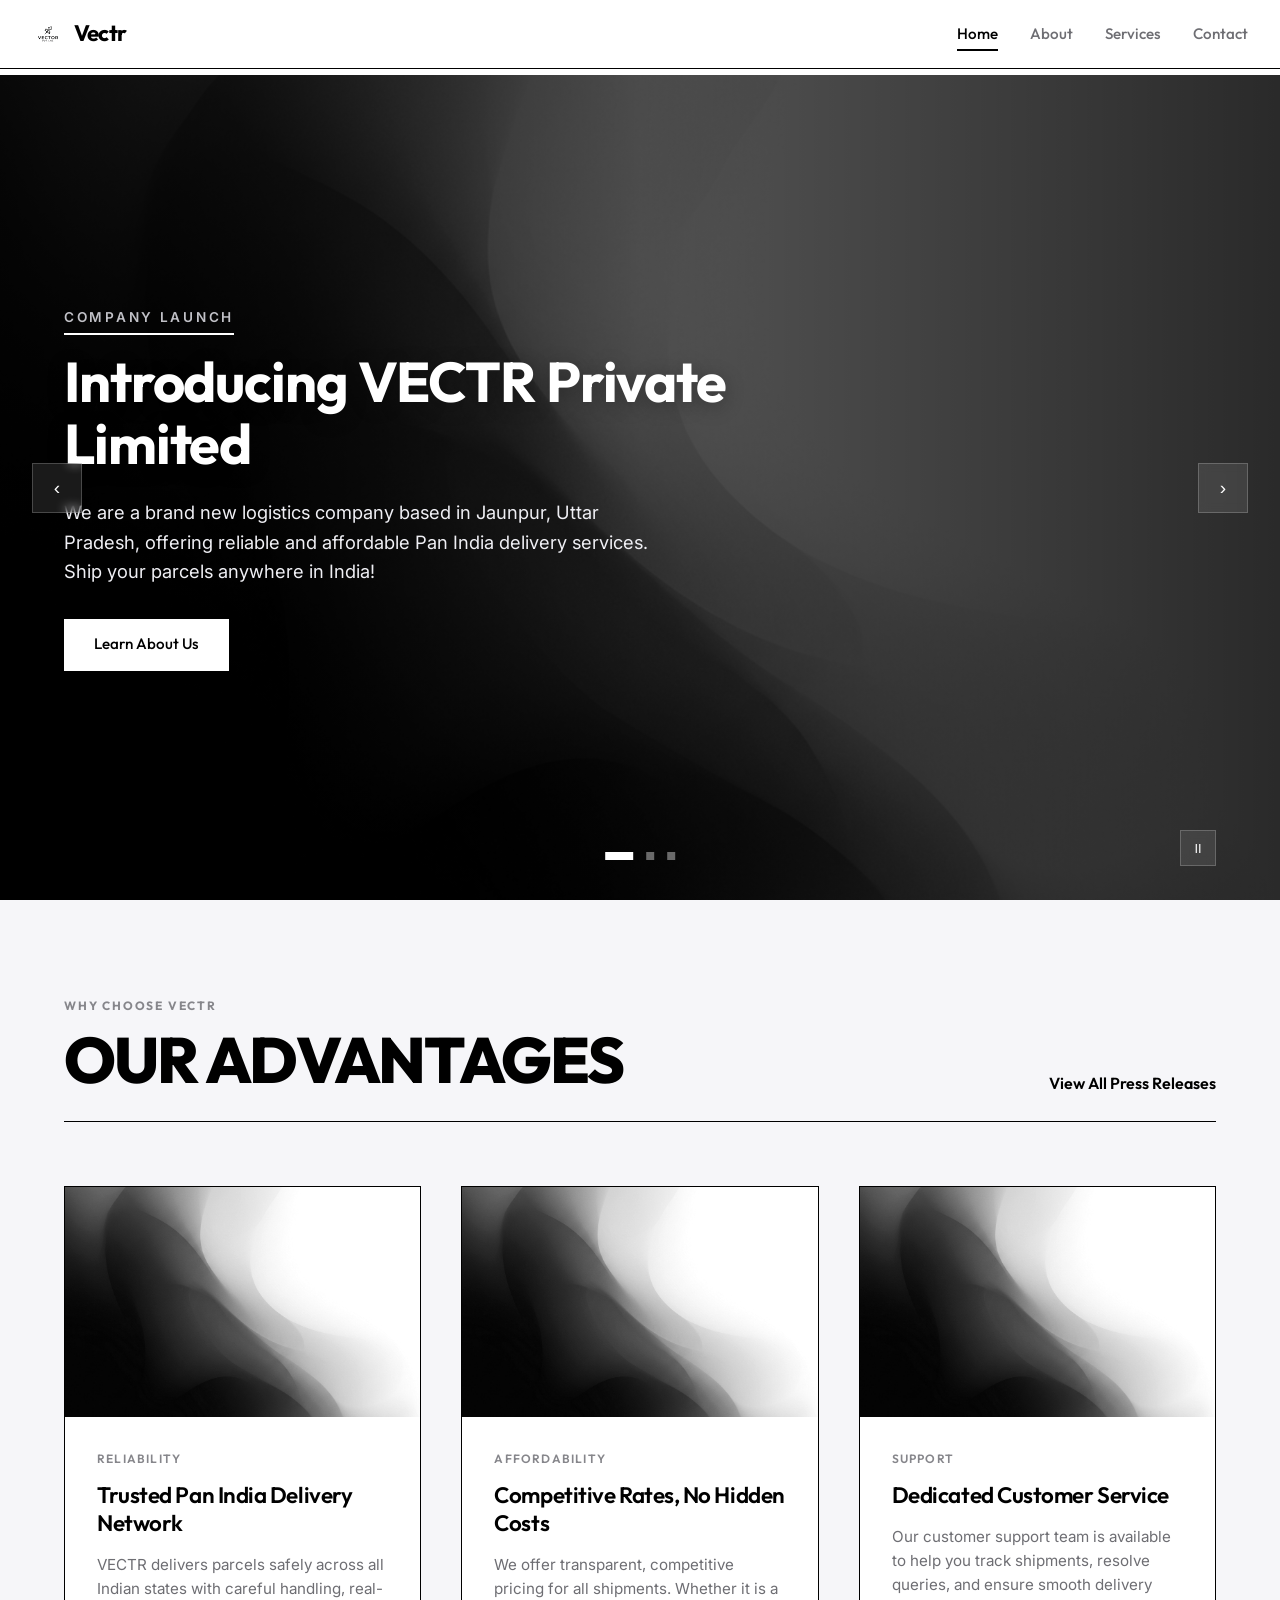
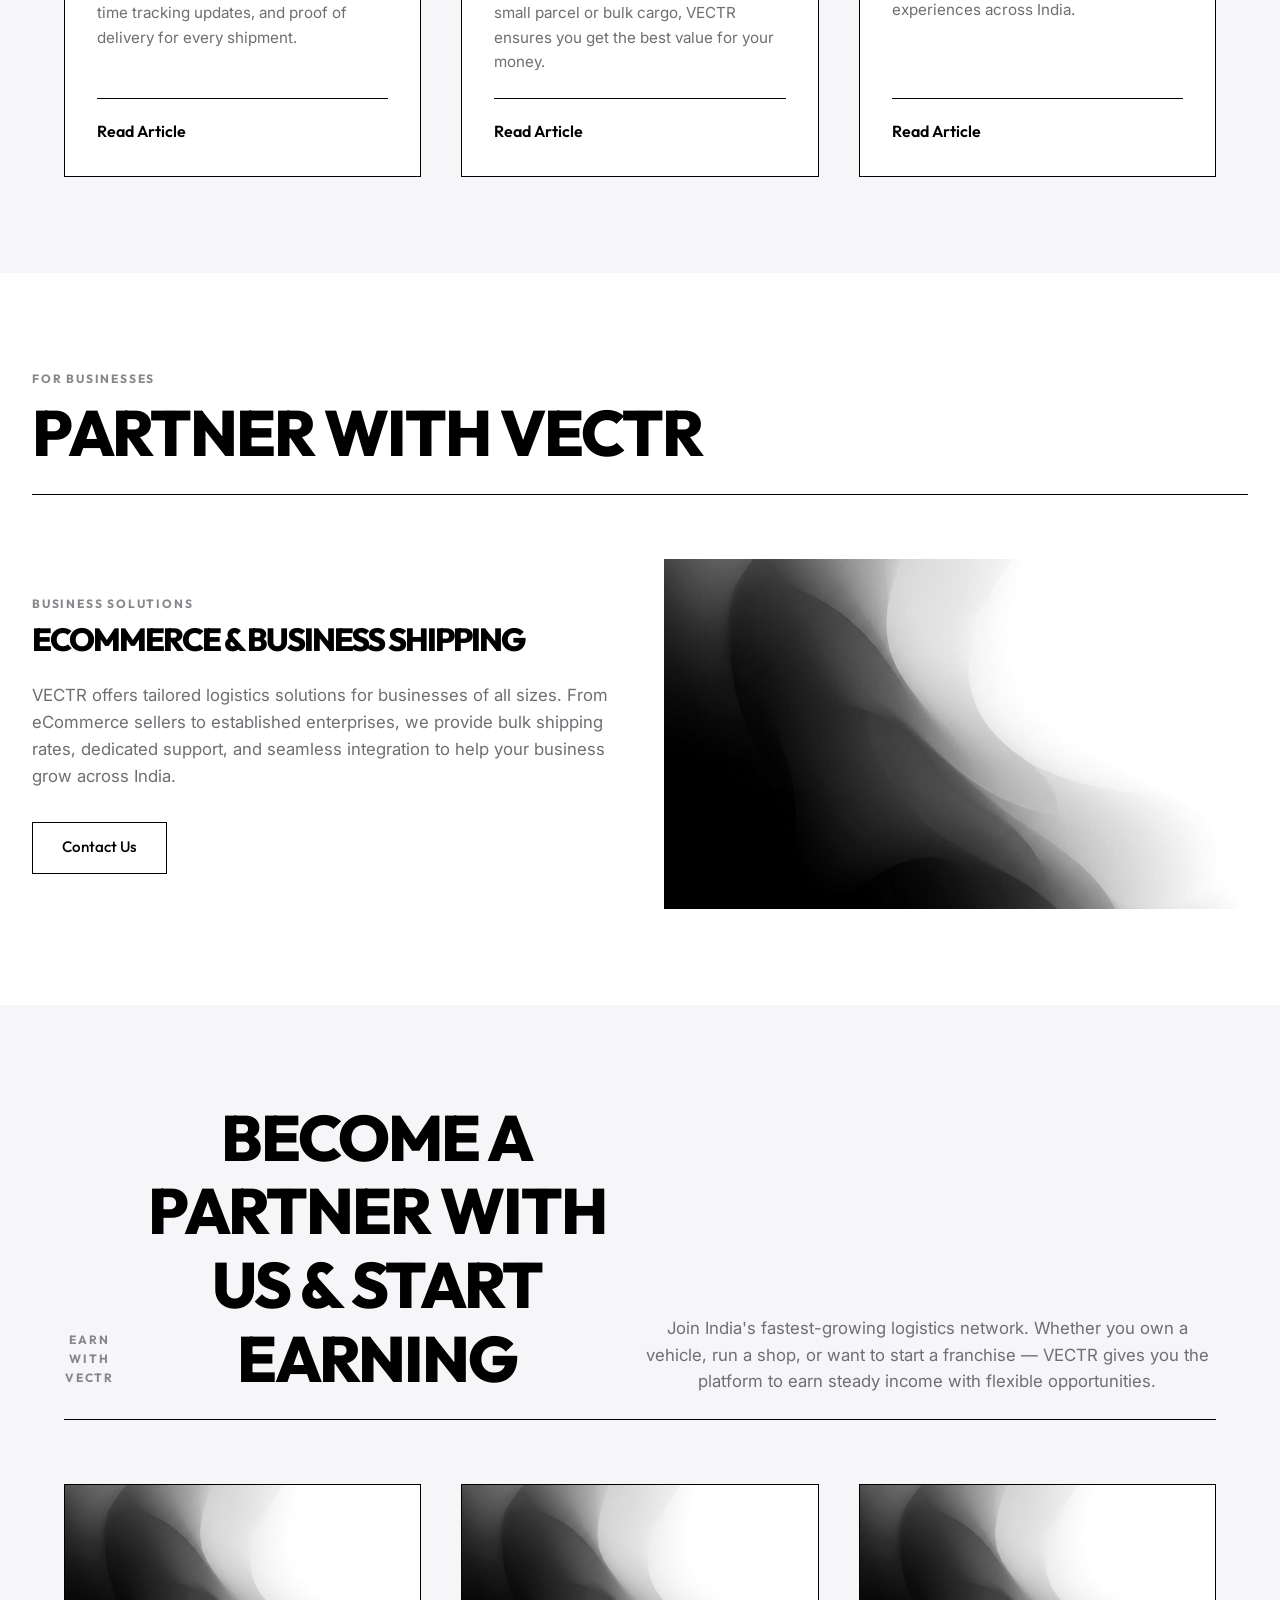
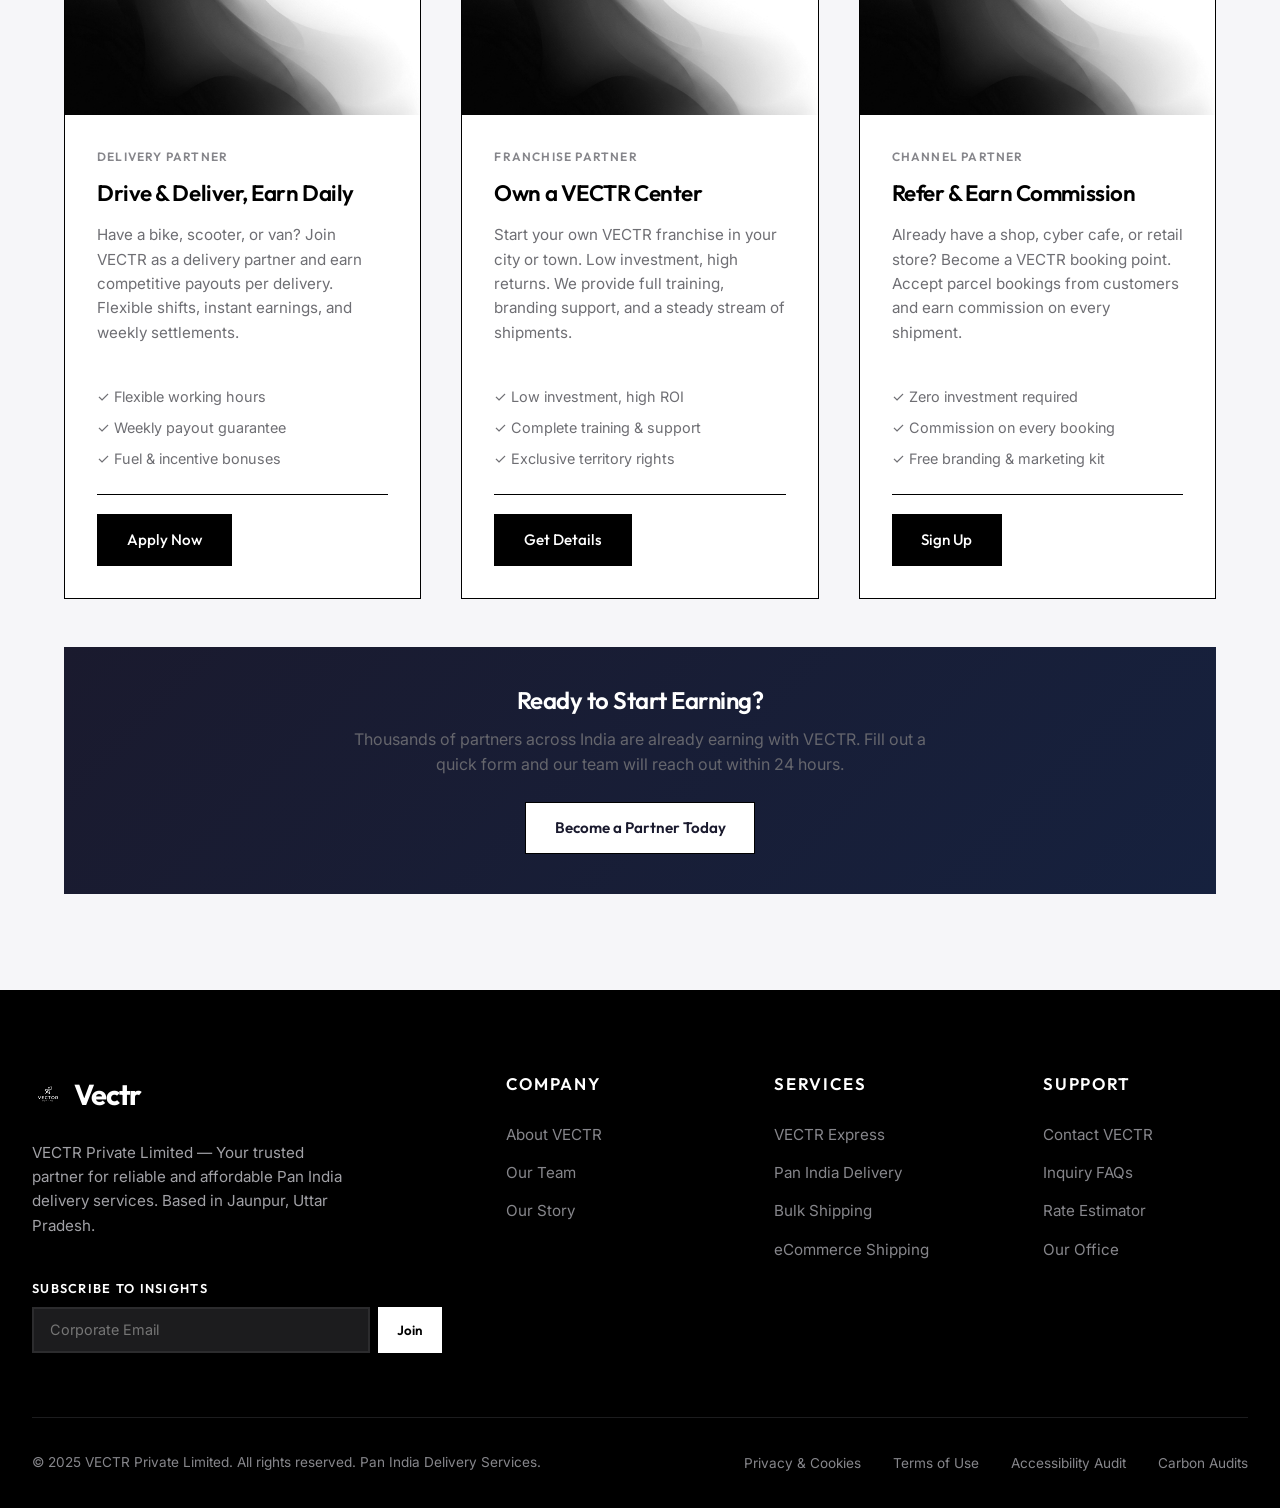
==== commit 22053a1f: "a" ====
--- a/index.html
+++ b/index.html
@@ -9,7 +9,8 @@
   <!-- SEO Meta Tags -->
   <meta name="description"
     content="VECTR Private Limited offers reliable, affordable Pan India delivery and logistics services. Ship parcels across all Indian states with real-time tracking and door-to-door delivery." />
-  <meta name="keywords" content="logistics, shipping, courier, Pan India delivery, parcel service, VECTR, India shipping" />
+  <meta name="keywords"
+    content="logistics, shipping, courier, Pan India delivery, parcel service, VECTR, India shipping" />
   <meta name="author" content="VECTR Private Limited" />
 
   <!-- OpenGraph Social Tags -->
@@ -81,7 +82,8 @@
             <div class="slide-content-inner">
               <span class="slide-tag">Company Launch</span>
               <h2 class="slide-title">Introducing VECTR Private Limited</h2>
-              <p class="slide-desc">We are a brand new logistics company based in Jaunpur, Uttar Pradesh, offering reliable and affordable Pan India delivery services. Ship your parcels anywhere in India!</p>
+              <p class="slide-desc">We are a brand new logistics company based in Jaunpur, Uttar Pradesh, offering
+                reliable and affordable Pan India delivery services. Ship your parcels anywhere in India!</p>
               <a href="about.html" class="btn btn-solid slide-btn">Learn About Us</a>
             </div>
           </div>
@@ -98,7 +100,8 @@
             <div class="slide-content-inner">
               <span class="slide-tag">Pan India Coverage</span>
               <h2 class="slide-title">Delivering Across Every State in India</h2>
-              <p class="slide-desc">From metros to small towns, VECTR connects all 28 states and 8 union territories with door-to-door delivery, real-time tracking, and dedicated customer support.</p>
+              <p class="slide-desc">From metros to small towns, VECTR connects all 28 states and 8 union territories
+                with door-to-door delivery, real-time tracking, and dedicated customer support.</p>
               <a href="services.html" class="btn btn-solid slide-btn">Our Services</a>
             </div>
           </div>
@@ -115,7 +118,8 @@
             <div class="slide-content-inner">
               <span class="slide-tag">Affordable Shipping</span>
               <h2 class="slide-title">Best Rates for Your Shipments</h2>
-              <p class="slide-desc">Whether you are an individual sender or a business, enjoy competitive pricing with no hidden charges. Get instant rate estimates with our online calculator.</p>
+              <p class="slide-desc">Whether you are an individual sender or a business, enjoy competitive pricing with
+                no hidden charges. Get instant rate estimates with our online calculator.</p>
               <a href="services.html#calc" class="btn btn-solid slide-btn">Estimate Rates</a>
             </div>
           </div>
@@ -160,7 +164,8 @@
             <div class="card-content">
               <span class="card-tag">Reliability</span>
               <h3 class="card-title">Trusted Pan India Delivery Network</h3>
-              <p class="card-desc">VECTR delivers parcels safely across all Indian states with careful handling, real-time tracking updates, and proof of delivery for every shipment.</p>
+              <p class="card-desc">VECTR delivers parcels safely across all Indian states with careful handling,
+                real-time tracking updates, and proof of delivery for every shipment.</p>
               <div class="card-footer">
                 <a href="services.html" class="btn-text">Read Article</a>
               </div>
@@ -175,7 +180,8 @@
             <div class="card-content">
               <span class="card-tag">Affordability</span>
               <h3 class="card-title">Competitive Rates, No Hidden Costs</h3>
-              <p class="card-desc">We offer transparent, competitive pricing for all shipments. Whether it is a small parcel or bulk cargo, VECTR ensures you get the best value for your money.</p>
+              <p class="card-desc">We offer transparent, competitive pricing for all shipments. Whether it is a small
+                parcel or bulk cargo, VECTR ensures you get the best value for your money.</p>
               <div class="card-footer">
                 <a href="about.html" class="btn-text">Read Article</a>
               </div>
@@ -190,7 +196,8 @@
             <div class="card-content">
               <span class="card-tag">Support</span>
               <h3 class="card-title">Dedicated Customer Service</h3>
-              <p class="card-desc">Our customer support team is available to help you track shipments, resolve queries, and ensure smooth delivery experiences across India.</p>
+              <p class="card-desc">Our customer support team is available to help you track shipments, resolve queries,
+                and ensure smooth delivery experiences across India.</p>
               <div class="card-footer">
                 <a href="services.html" class="btn-text">Read Article</a>
               </div>
@@ -214,12 +221,111 @@
         <div>
           <span class="overline">Business Solutions</span>
           <h3 class="section-title" style="font-size: 2rem; margin-bottom: 1.5rem;">eCommerce & Business Shipping</h3>
-          <p class="section-desc" style="margin-bottom: 2rem;">VECTR offers tailored logistics solutions for businesses of all sizes. From eCommerce sellers to established enterprises, we provide bulk shipping rates, dedicated support, and seamless integration to help your business grow across India.</p>
+          <p class="section-desc" style="margin-bottom: 2rem;">VECTR offers tailored logistics solutions for businesses
+            of all sizes. From eCommerce sellers to established enterprises, we provide bulk shipping rates, dedicated
+            support, and seamless integration to help your business grow across India.</p>
           <a href="contact.html" class="btn btn-outline">Contact Us</a>
         </div>
         <div style="position: relative; border-radius: var(--card-radius); overflow: hidden; height: 350px;">
           <img src="./assets/hero_placeholder.png" alt="Modern financial center architecture representation"
             style="width: 100%; height: 100%; object-fit: cover; filter: grayscale(100%) contrast(110%);" />
+        </div>
+      </div>
+    </section>
+
+    <!-- --- BECOME A PARTNER & EARN SECTION --- -->
+    <section class="section section-alt" id="become-partner" aria-label="Partner Program">
+      <div class="section-container">
+        <div class="section-header reveal" style="text-align: center;">
+          <span class="overline">Earn With VECTR</span>
+          <h2 class="section-title">Become a Partner With Us & Start Earning</h2>
+          <p class="section-desc" style="max-width: 700px; margin: 1rem auto 0;">
+            Join India's fastest-growing logistics network. Whether you own a vehicle, run a shop, or want to start a
+            franchise — VECTR gives you the platform to earn steady income with flexible opportunities.
+          </p>
+        </div>
+
+        <div class="grid-3" style="margin-top: 3rem;">
+
+          <!-- Partner Card 1: Delivery Partner -->
+          <article class="card reveal reveal-delay-1">
+            <div class="card-img-wrap">
+              <img src="./assets/hero_placeholder.png" alt="Delivery partner on scooter with parcel" class="card-img" />
+            </div>
+            <div class="card-content">
+              <span class="card-tag">Delivery Partner</span>
+              <h3 class="card-title">Drive & Deliver, Earn Daily</h3>
+              <p class="card-desc">Have a bike, scooter, or van? Join VECTR as a delivery partner and earn competitive
+                payouts per delivery. Flexible shifts, instant earnings, and weekly settlements.</p>
+              <ul
+                style="list-style: none; padding: 0; margin: 1rem 0; font-size: 0.9rem; color: var(--text-secondary);">
+                <li style="margin-bottom: 0.5rem;">✓ Flexible working hours</li>
+                <li style="margin-bottom: 0.5rem;">✓ Weekly payout guarantee</li>
+                <li style="margin-bottom: 0.5rem;">✓ Fuel & incentive bonuses</li>
+              </ul>
+              <div class="card-footer">
+                <a href="contact.html#partner" class="btn btn-solid">Apply Now</a>
+              </div>
+            </div>
+          </article>
+
+          <!-- Partner Card 2: Franchise Owner -->
+          <article class="card reveal reveal-delay-2">
+            <div class="card-img-wrap">
+              <img src="./assets/hero_placeholder.png" alt="Franchise partner at VECTR center" class="card-img" />
+            </div>
+            <div class="card-content">
+              <span class="card-tag">Franchise Partner</span>
+              <h3 class="card-title">Own a VECTR Center</h3>
+              <p class="card-desc">Start your own VECTR franchise in your city or town. Low investment, high returns. We
+                provide full training, branding support, and a steady stream of shipments.</p>
+              <ul
+                style="list-style: none; padding: 0; margin: 1rem 0; font-size: 0.9rem; color: var(--text-secondary);">
+                <li style="margin-bottom: 0.5rem;">✓ Low investment, high ROI</li>
+                <li style="margin-bottom: 0.5rem;">✓ Complete training & support</li>
+                <li style="margin-bottom: 0.5rem;">✓ Exclusive territory rights</li>
+              </ul>
+              <div class="card-footer">
+                <a href="contact.html#partner" class="btn btn-solid">Get Details</a>
+              </div>
+            </div>
+          </article>
+
+          <!-- Partner Card 3: Channel Partner -->
+          <article class="card reveal reveal-delay-3">
+            <div class="card-img-wrap">
+              <img src="./assets/hero_placeholder.png" alt="Business collaboration handshake" class="card-img" />
+            </div>
+            <div class="card-content">
+              <span class="card-tag">Channel Partner</span>
+              <h3 class="card-title">Refer & Earn Commission</h3>
+              <p class="card-desc">Already have a shop, cyber cafe, or retail store? Become a VECTR booking point.
+                Accept parcel bookings from customers and earn commission on every shipment.</p>
+              <ul
+                style="list-style: none; padding: 0; margin: 1rem 0; font-size: 0.9rem; color: var(--text-secondary);">
+                <li style="margin-bottom: 0.5rem;">✓ Zero investment required</li>
+                <li style="margin-bottom: 0.5rem;">✓ Commission on every booking</li>
+                <li style="margin-bottom: 0.5rem;">✓ Free branding & marketing kit</li>
+              </ul>
+              <div class="card-footer">
+                <a href="contact.html#partner" class="btn btn-solid">Sign Up</a>
+              </div>
+            </div>
+          </article>
+
+        </div>
+
+        <!-- Bottom CTA Banner -->
+        <div class="reveal"
+          style="margin-top: 3rem; text-align: center; padding: 2.5rem; background: linear-gradient(135deg, var(--primary-color, #1a1a2e) 0%, var(--secondary-color, #16213e) 100%); border-radius: var(--card-radius, 12px); color: white;">
+          <h3 style="font-size: 1.5rem; margin-bottom: 0.75rem; color: white;">Ready to Start Earning?</h3>
+          <p style="margin-bottom: 1.5rem; opacity: 0.9; max-width: 600px; margin-left: auto; margin-right: auto;">
+            Thousands of partners across India are already earning with VECTR. Fill out a quick form and our team will
+            reach out within 24 hours.
+          </p>
+          <a href="contact.html#partner" class="btn btn-solid"
+            style="background: white; color: var(--primary-color, #1a1a2e); font-weight: 600;">Become a Partner
+            Today</a>
         </div>
       </div>
     </section>
@@ -237,7 +343,8 @@
             <img src="./assets/logo.png" alt="Vector Logo" class="logo-icon" />
             <span class="logo-text">Vectr</span>
           </a>
-          <p class="footer-brand-desc">VECTR Private Limited — Your trusted partner for reliable and affordable Pan India delivery services. Based in Jaunpur, Uttar Pradesh.</p>
+          <p class="footer-brand-desc">VECTR Private Limited — Your trusted partner for reliable and affordable Pan
+            India delivery services. Based in Jaunpur, Uttar Pradesh.</p>
 
           <!-- Newsletter Inline -->
           <div style="margin-top: 1rem;">
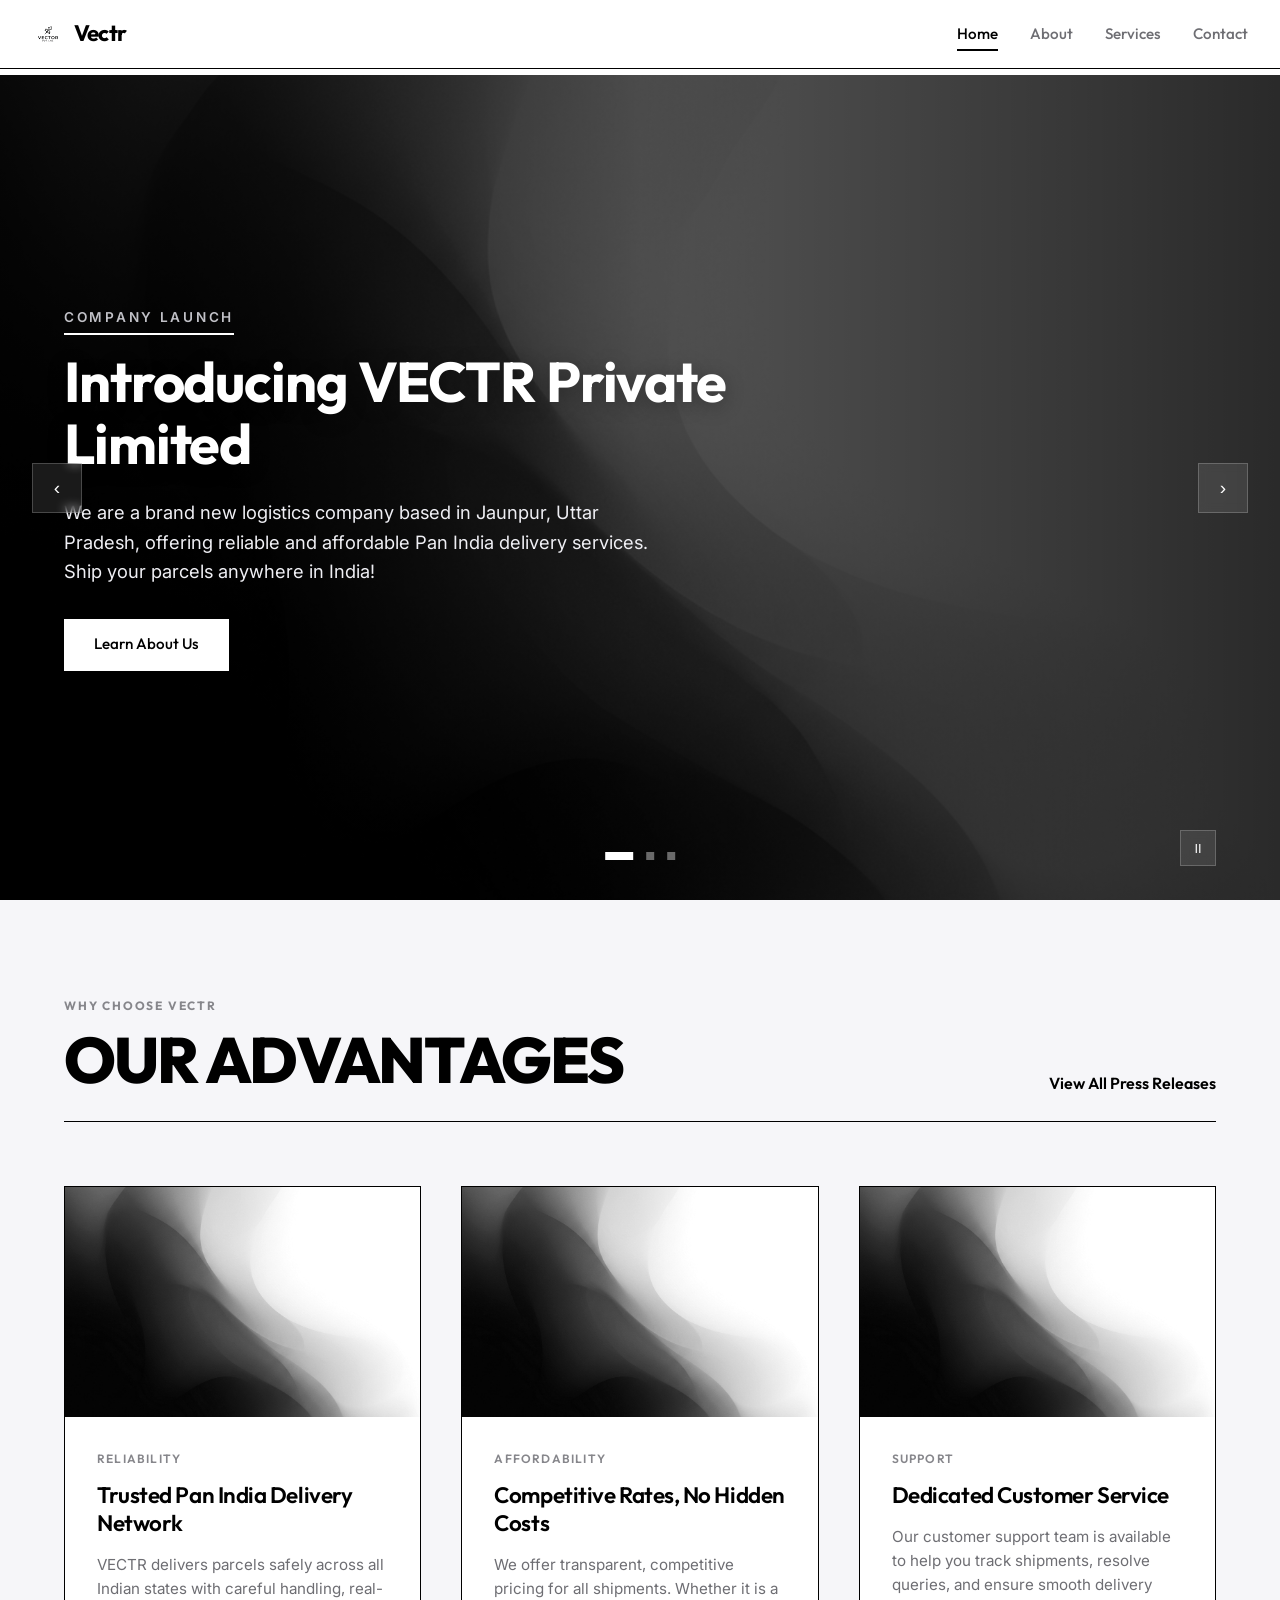
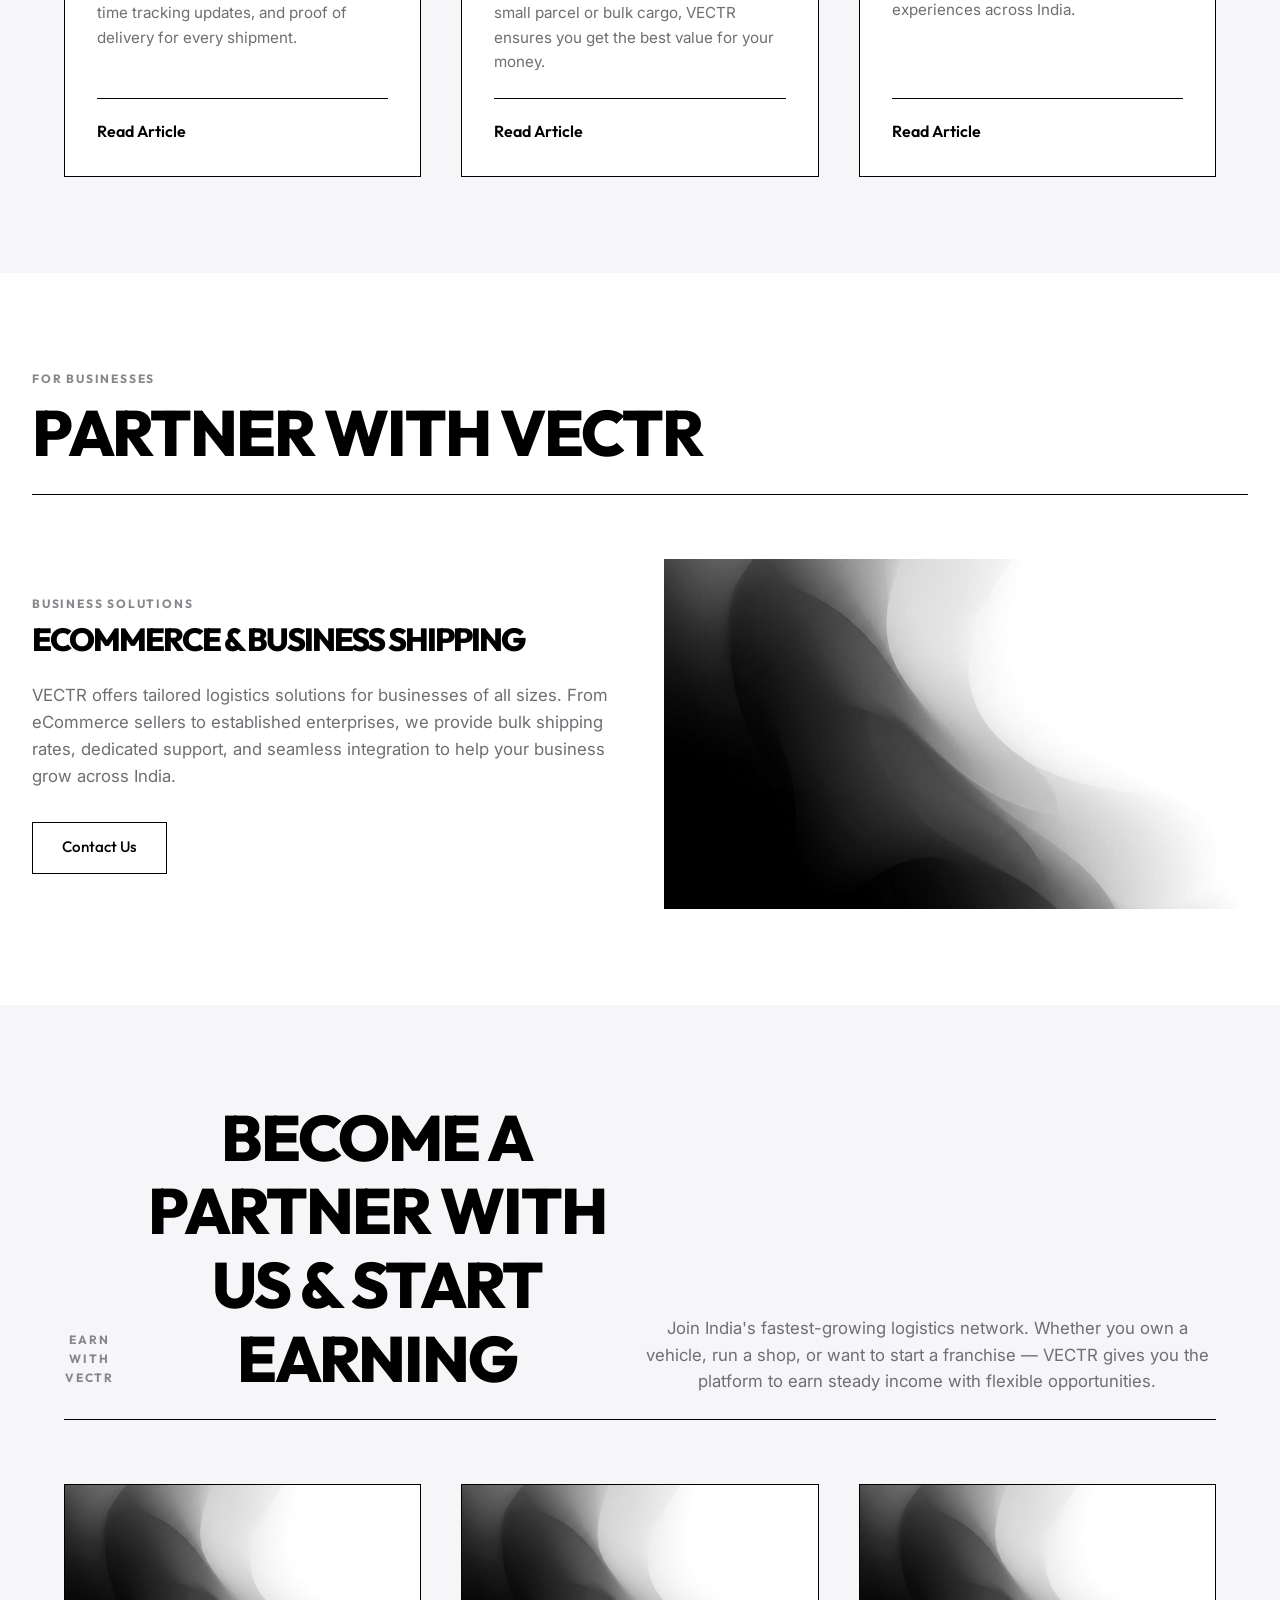
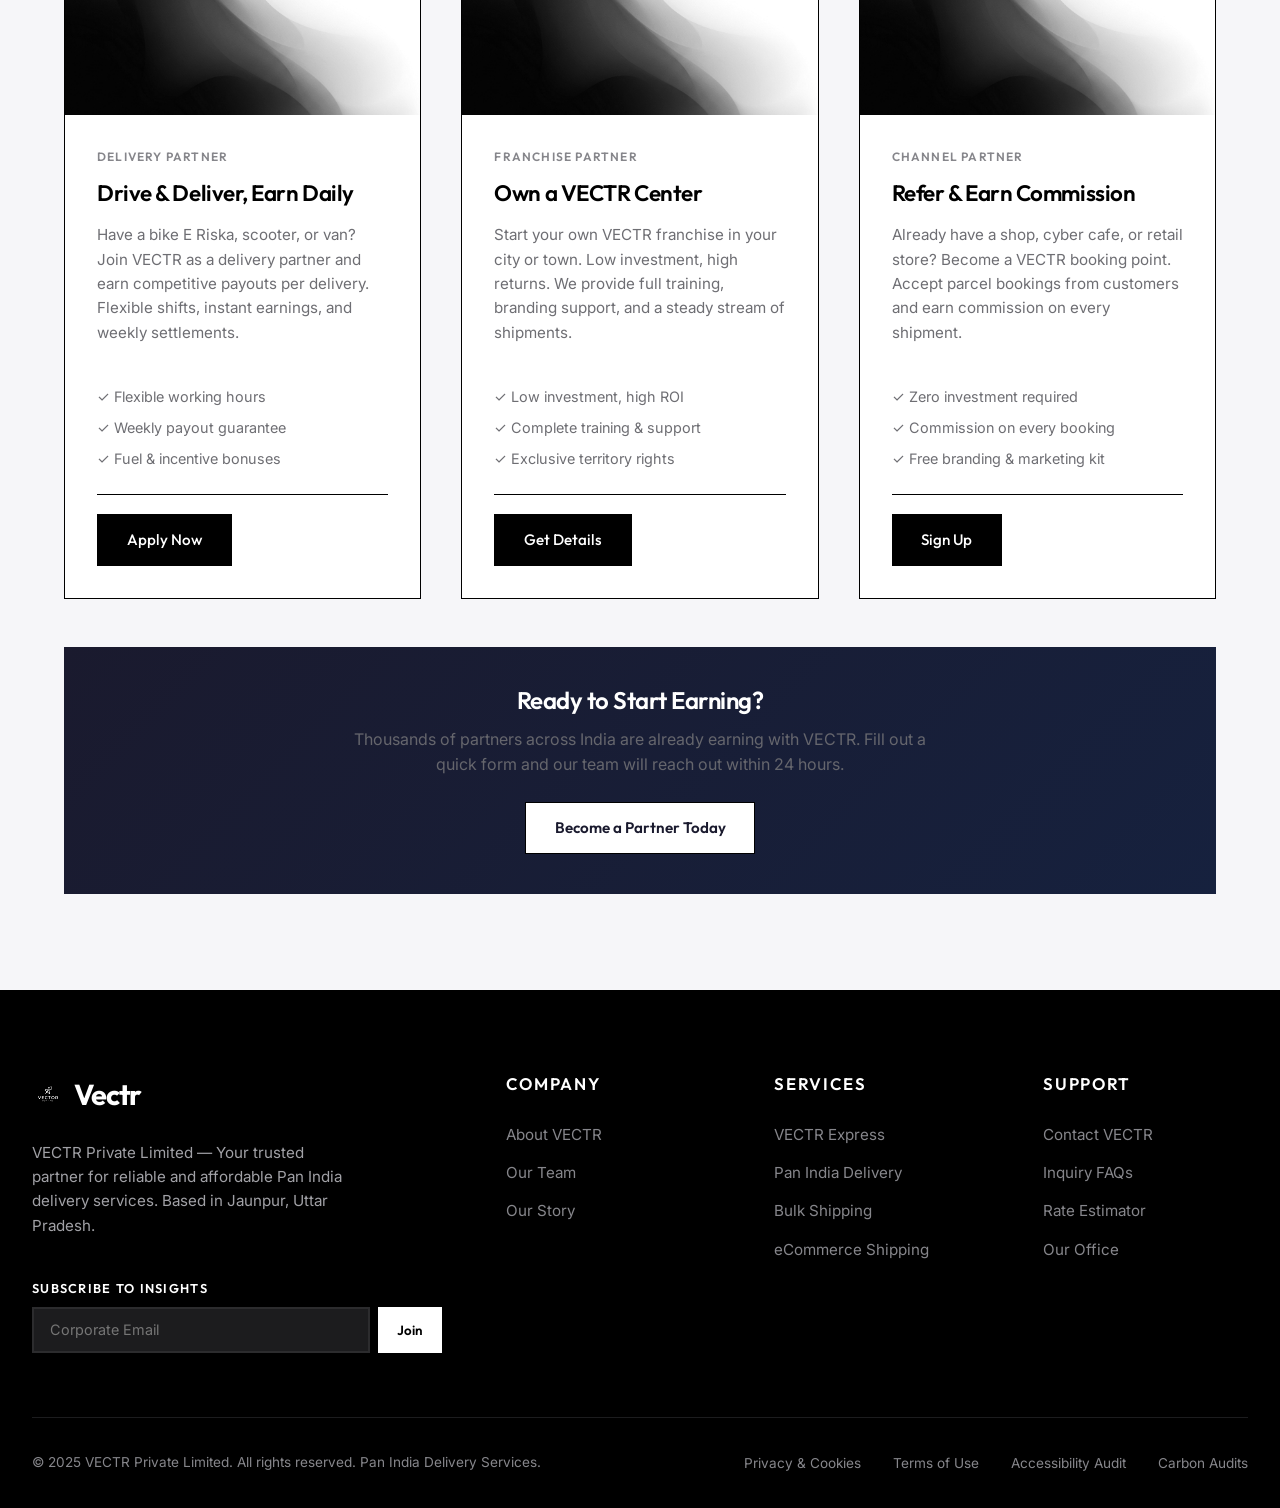
==== commit e049e1bf: "a" ====
--- a/index.html
+++ b/index.html
@@ -255,7 +255,8 @@
             <div class="card-content">
               <span class="card-tag">Delivery Partner</span>
               <h3 class="card-title">Drive & Deliver, Earn Daily</h3>
-              <p class="card-desc">Have a bike, scooter, or van? Join VECTR as a delivery partner and earn competitive
+              <p class="card-desc">Have a bike E Riska, scooter, or van? Join VECTR as a delivery partner and earn
+                competitive
                 payouts per delivery. Flexible shifts, instant earnings, and weekly settlements.</p>
               <ul
                 style="list-style: none; padding: 0; margin: 1rem 0; font-size: 0.9rem; color: var(--text-secondary);">
